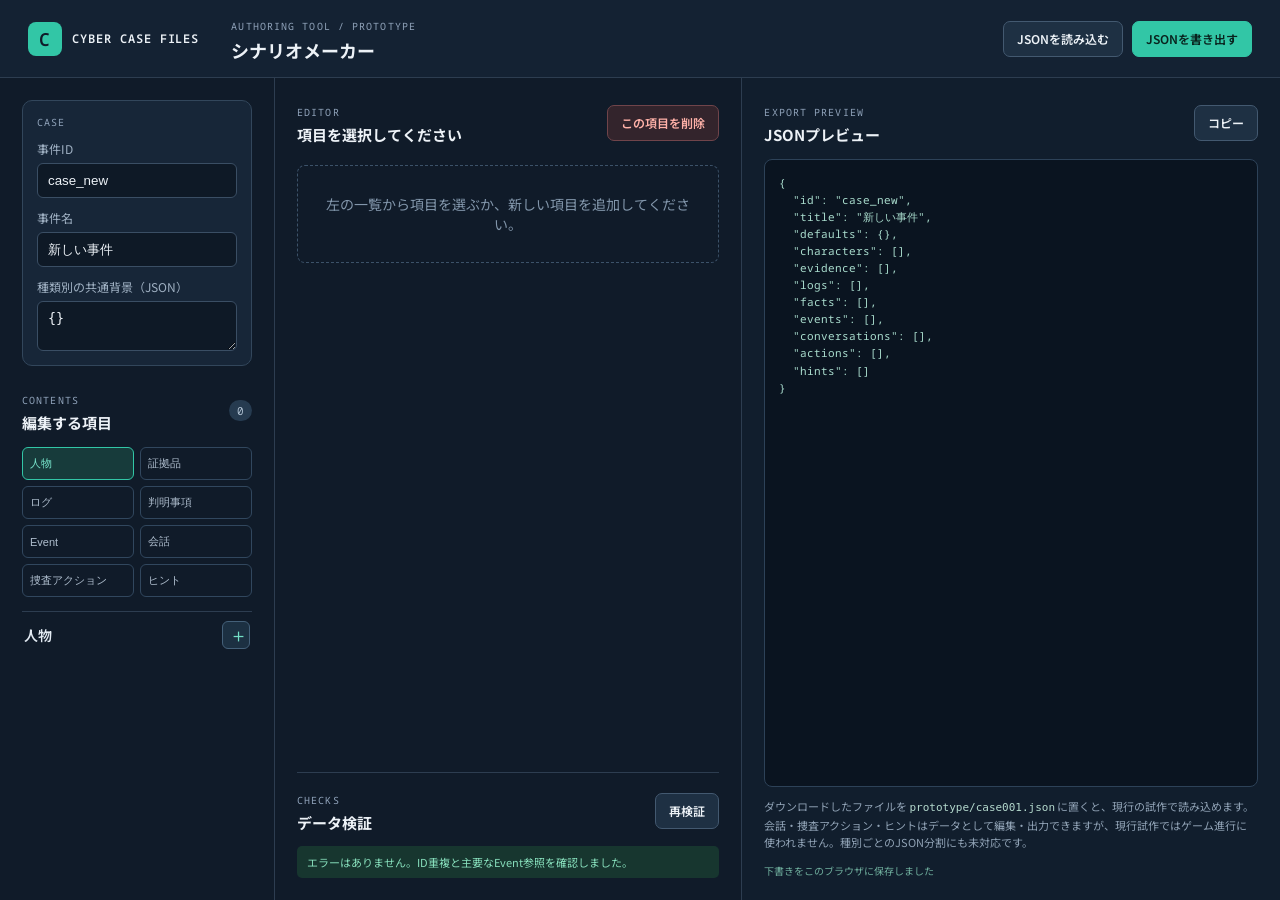
==== prototype/scenario-maker/index.html @ 03335920 "Define scenario data format and add authoring tool docs" ====
<!doctype html>
<html lang="ja">
  <head>
    <meta charset="utf-8">
    <meta name="viewport" content="width=device-width, initial-scale=1">
    <meta name="theme-color" content="#101b29">
    <title>シナリオメーカー | CYBER CASE FILES</title>
    <link rel="stylesheet" href="./maker.css">
    <script type="module" src="./maker.js"></script>
  </head>
  <body>
    <header class="topbar">
      <a class="wordmark" href="../" aria-label="捜査画面へ戻る"><span class="wordmark-icon">C</span><span>CYBER CASE FILES</span></a>
      <div class="heading"><span class="eyebrow">AUTHORING TOOL / PROTOTYPE</span><h1>シナリオメーカー</h1></div>
      <div class="top-actions">
        <label class="button secondary" for="file-input">JSONを読み込む</label>
        <input id="file-input" type="file" accept="application/json,.json" hidden>
        <button id="download-button" class="button primary" type="button">JSONを書き出す</button>
      </div>
    </header>
    <main class="layout">
      <aside class="sidebar">
        <section class="case-card">
          <span class="eyebrow">CASE</span>
          <label>事件ID<input id="case-id" autocomplete="off"></label>
          <label>事件名<input id="case-title" autocomplete="off"></label>
          <label>種類別の共通背景（JSON）<textarea id="case-defaults" spellcheck="false">{}</textarea></label>
        </section>
        <div class="section-head"><div><span class="eyebrow">CONTENTS</span><h2>編集する項目</h2></div><span id="item-count" class="count">0</span></div>
        <div id="collection-tabs" class="collection-tabs"></div>
        <div class="list-head"><span id="collection-title">人物</span><button id="add-button" class="icon-button" type="button" aria-label="項目を追加">＋</button></div>
        <div id="item-list" class="item-list"></div>
      </aside>
      <section class="editor-panel">
        <div class="panel-heading"><div><span class="eyebrow">EDITOR</span><h2 id="editor-title">項目を選択してください</h2></div><button id="delete-button" class="button danger" type="button" hidden>この項目を削除</button></div>
        <div id="editor-fields" class="editor-fields"><div class="empty">左の一覧から項目を選ぶか、新しい項目を追加してください。</div></div>
        <section class="validation" aria-live="polite"><div class="section-head"><div><span class="eyebrow">CHECKS</span><h2>データ検証</h2></div><button id="validate-button" class="button secondary" type="button">再検証</button></div><ul id="validation-list"></ul></section>
      </section>
      <aside class="preview-panel"><div class="panel-heading"><div><span class="eyebrow">EXPORT PREVIEW</span><h2>JSONプレビュー</h2></div><button id="copy-button" class="button secondary" type="button">コピー</button></div><pre id="json-preview"></pre><p class="note">ダウンロードしたファイルを <code>prototype/case001.json</code> に置くと、現行の試作で読み込めます。会話・捜査アクション・ヒントはデータとして編集・出力できますが、現行試作ではゲーム進行に使われません。種別ごとのJSON分割にも未対応です。</p><p id="save-state" class="save-state">このブラウザに自動保存します</p></aside>
    </main>
    <div id="toast" class="toast" role="status" aria-live="polite"></div>
  </body>
</html>
---- prototype/scenario-maker/maker.css ----
@font-face{font-family:NotoJP;src:url('../assets/fonts/NotoSansJP[wght].ttf')}@font-face{font-family:NotoMono;src:url('../assets/fonts/NotoSansMono[wdth,wght].ttf')}*{box-sizing:border-box}body{margin:0;background:#101b29;color:#edf2f7;font-family:NotoJP,'Yu Gothic',sans-serif;font-size:14px}.topbar{height:78px;display:flex;align-items:center;gap:32px;padding:0 28px;border-bottom:1px solid #2d3d50;background:#142233}.wordmark{display:flex;align-items:center;gap:10px;color:#edf2f7;text-decoration:none;font:600 12px NotoMono,monospace;letter-spacing:.08em}.wordmark-icon{display:grid;place-items:center;width:34px;height:34px;background:#32c6a6;color:#101b29;border-radius:8px;font-size:18px}.heading{flex:1}.eyebrow{font:10px NotoMono,monospace;letter-spacing:.11em;color:#8fa2b9}.heading h1{margin:3px 0 0;font-size:18px}.top-actions{display:flex;gap:9px}.button{display:inline-flex;align-items:center;justify-content:center;min-height:36px;padding:0 13px;border:1px solid #435970;border-radius:7px;color:#edf2f7;background:#1e3043;font:600 12px NotoJP,sans-serif;cursor:pointer;text-decoration:none}.button:hover{filter:brightness(1.15)}.primary{background:#32c6a6;border-color:#32c6a6;color:#09231e}.danger{color:#ffb1a8;border-color:#70444a;background:#33242c}.layout{display:grid;grid-template-columns:275px minmax(390px,1fr) minmax(340px,42%);height:calc(100vh - 78px);min-height:570px}.sidebar,.editor-panel,.preview-panel{min-width:0;overflow:auto;padding:22px;border-right:1px solid #2d3d50}.preview-panel{border-right:0;background:#111e2d}.case-card{display:grid;gap:11px;padding:14px;margin-bottom:22px;border:1px solid #32465b;background:#172638;border-radius:10px}.case-card label,.field{display:grid;gap:6px;color:#9fb0c2;font-size:12px}.case-card input,.case-card textarea,.field input,.field textarea,.field select{width:100%;padding:9px 10px;border:1px solid #3a4e64;border-radius:6px;background:#0e1926;color:#edf2f7;font:13px inherit}.field textarea{min-height:92px;resize:vertical;font-family:NotoMono,monospace;font-size:11px;line-height:1.55}.case-card input:focus,.case-card textarea:focus,.field input:focus,.field textarea:focus{outline:2px solid #32c6a6;border-color:transparent}.section-head,.panel-heading{display:flex;align-items:center;justify-content:space-between;gap:10px}.section-head h2,.panel-heading h2{font-size:15px;margin:4px 0 0}.count{border-radius:20px;padding:3px 8px;background:#263b50;color:#afc0d1;font:11px NotoMono}.collection-tabs{display:grid;grid-template-columns:1fr 1fr;gap:6px;margin:14px 0}.tab{padding:8px 7px;border:1px solid #31475e;border-radius:6px;background:transparent;color:#aebdcd;text-align:left;cursor:pointer;font-size:11px}.tab.is-active{border-color:#32c6a6;background:#173b3b;color:#78e4cb}.list-head{display:flex;justify-content:space-between;align-items:center;padding:9px 2px;border-top:1px solid #2d3d50;color:#e3ebf3;font-weight:600}.icon-button{width:28px;height:28px;border:1px solid #446079;border-radius:6px;color:#72dec6;background:#1c3042;font-size:19px;cursor:pointer}.item-list{display:grid;gap:5px}.entry{padding:10px;border:1px solid transparent;border-radius:7px;background:transparent;color:#d3deea;text-align:left;cursor:pointer}.entry:hover{background:#1b2c3f}.entry.is-active{border-color:#2f8e7d;background:#183a3b;color:#80e1ca}.editor-panel{display:flex;flex-direction:column;gap:20px}.editor-fields{display:grid;align-content:start;gap:14px}.field-row{display:grid;grid-template-columns:1fr 1fr;gap:12px}.field-hint{color:#71879e;font-size:10px}.empty{padding:28px 18px;border:1px dashed #3c5269;border-radius:8px;color:#8296ab;text-align:center}.validation{margin-top:auto;padding-top:15px;border-top:1px solid #2d3d50}.validation ul{list-style:none;padding:0;margin:13px 0 0;display:grid;gap:6px}.validation li{padding:8px 10px;border-radius:5px;background:#1a2b3c;color:#b6c7d6;font-size:11px}.validation li.error{background:#3b252d;color:#ffb4a8}.validation li.ok{background:#17362f;color:#87dfbc}.preview-panel{display:flex;flex-direction:column}.preview-panel .panel-heading{margin-bottom:14px}#json-preview{flex:1;min-height:240px;overflow:auto;margin:0;padding:14px;border:1px solid #2d4258;border-radius:8px;background:#0a1420;color:#a9dccd;font:11px/1.55 NotoMono,monospace;white-space:pre}.note{font-size:11px;line-height:1.6;color:#90a2b5}.note code{color:#b4d9cd}.save-state{margin:0;color:#6fae9d;font-size:10px}.toast{position:fixed;bottom:20px;left:50%;transform:translate(-50%,12px);opacity:0;padding:10px 15px;background:#e0f7f1;color:#14382f;border-radius:7px;transition:.15s;pointer-events:none}.toast.is-visible{opacity:1;transform:translate(-50%,0)}@media(max-width:1050px){.layout{grid-template-columns:235px minmax(360px,1fr);height:auto;min-height:calc(100vh - 78px)}.preview-panel{grid-column:1/-1;min-height:450px;border-top:1px solid #2d3d50}.editor-panel{border-right:0}}@media(max-width:650px){.topbar{height:auto;min-height:74px;padding:12px;gap:12px;flex-wrap:wrap}.heading{min-width:150px}.top-actions{width:100%;padding-left:44px}.layout{display:flex;flex-direction:column;height:auto}.sidebar,.editor-panel,.preview-panel{border-right:0;border-bottom:1px solid #2d3d50;overflow:visible;padding:17px}.sidebar{max-height:none}.preview-panel{min-height:520px}.field-row{grid-template-columns:1fr}}
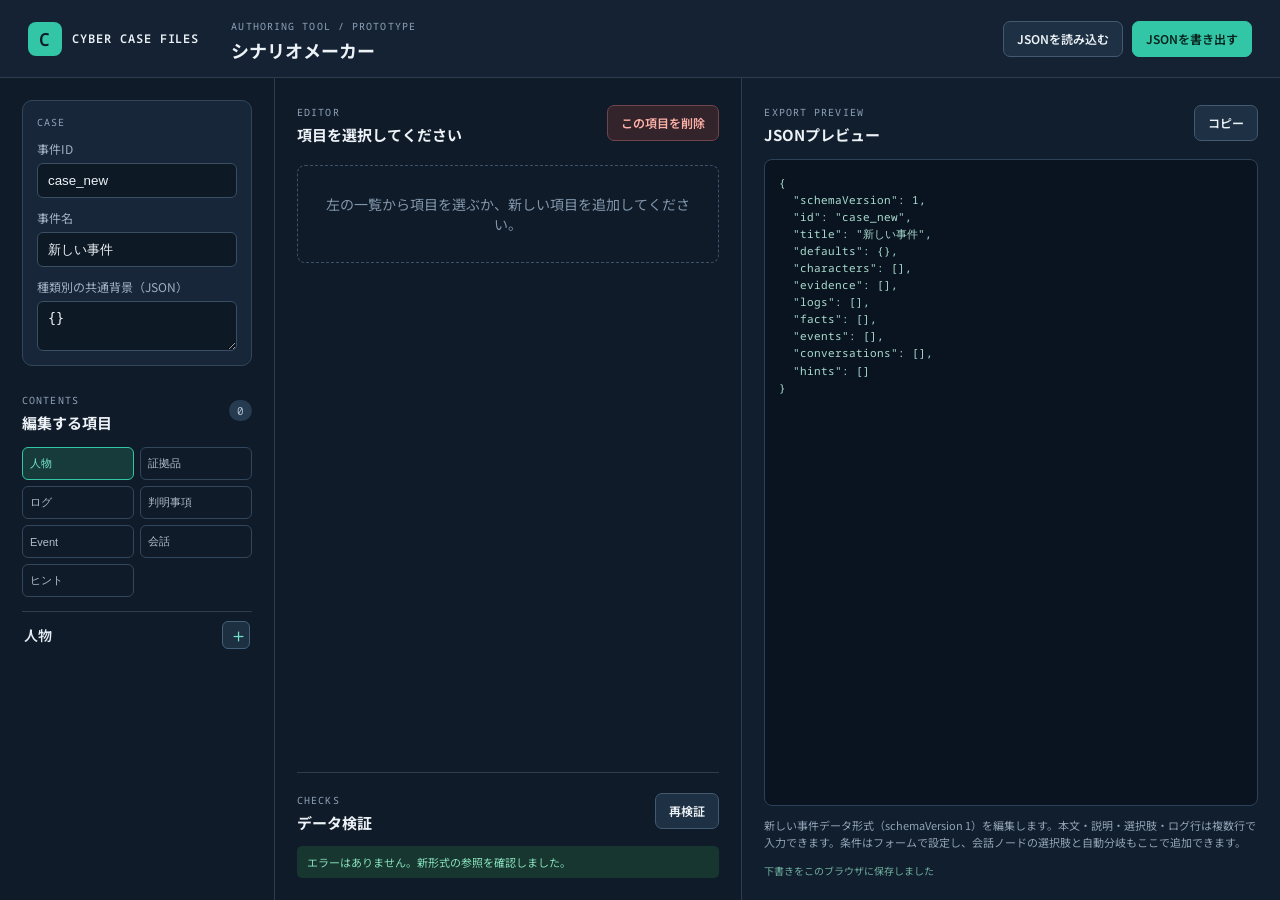
==== commit f501c6a4: "Update scenario prototype with new data format and assets" ====
--- a/prototype/scenario-maker/index.html
+++ b/prototype/scenario-maker/index.html
@@ -36,7 +36,7 @@
         <div id="editor-fields" class="editor-fields"><div class="empty">左の一覧から項目を選ぶか、新しい項目を追加してください。</div></div>
         <section class="validation" aria-live="polite"><div class="section-head"><div><span class="eyebrow">CHECKS</span><h2>データ検証</h2></div><button id="validate-button" class="button secondary" type="button">再検証</button></div><ul id="validation-list"></ul></section>
       </section>
-      <aside class="preview-panel"><div class="panel-heading"><div><span class="eyebrow">EXPORT PREVIEW</span><h2>JSONプレビュー</h2></div><button id="copy-button" class="button secondary" type="button">コピー</button></div><pre id="json-preview"></pre><p class="note">ダウンロードしたファイルを <code>prototype/case001.json</code> に置くと、現行の試作で読み込めます。会話・捜査アクション・ヒントはデータとして編集・出力できますが、現行試作ではゲーム進行に使われません。種別ごとのJSON分割にも未対応です。</p><p id="save-state" class="save-state">このブラウザに自動保存します</p></aside>
+      <aside class="preview-panel"><div class="panel-heading"><div><span class="eyebrow">EXPORT PREVIEW</span><h2>JSONプレビュー</h2></div><button id="copy-button" class="button secondary" type="button">コピー</button></div><pre id="json-preview"></pre><p class="note">新しい事件データ形式（schemaVersion 1）を編集します。本文・説明・選択肢・ログ行は複数行で入力できます。条件はフォームで設定し、会話ノードの選択肢と自動分岐もここで追加できます。</p><p id="save-state" class="save-state">このブラウザに自動保存します</p></aside>
     </main>
     <div id="toast" class="toast" role="status" aria-live="polite"></div>
   </body>
--- a/prototype/scenario-maker/maker.css
+++ b/prototype/scenario-maker/maker.css
@@ -2,3 +2,5 @@
 
 
 
+
+.editor-section{display:grid;gap:12px;padding:14px;border:1px solid #2d4258;border-radius:9px;background:#142334}.editor-section h3{margin:0;color:#d7e5f0;font-size:13px}.nested-card{display:grid;gap:10px;padding:12px;border:1px solid #344b62;border-radius:7px;background:#101d2c}.nested-card .button{justify-self:start}.condition-editor{display:grid;gap:8px}.condition-editor .field{margin:0}.check-field{display:flex;align-items:center;gap:6px;color:#aebdcd;font-size:12px}.check-field input{accent-color:#32c6a6}.condition-editor select{font-size:12px}
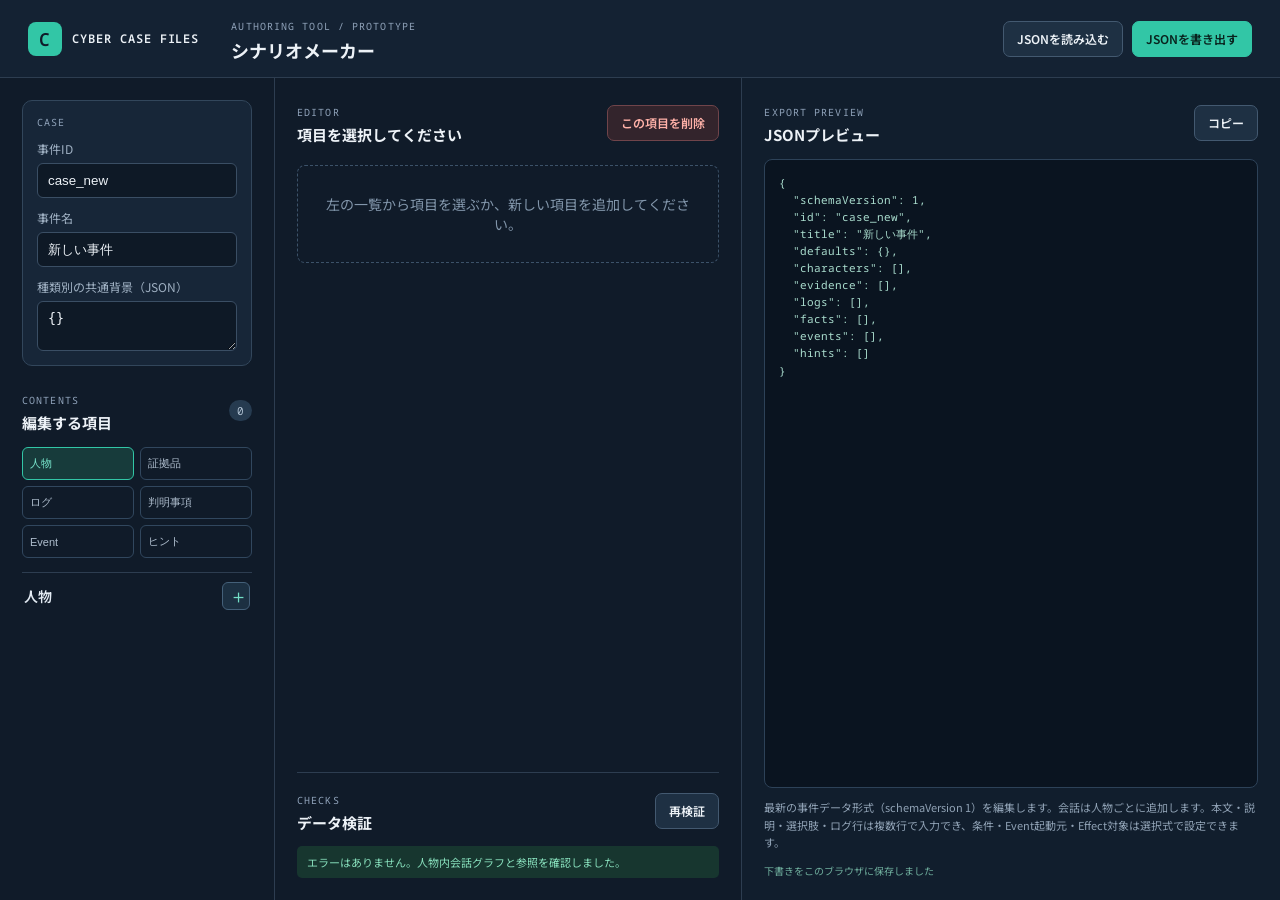
==== commit a096422e: "Prepare case scenarios and maker for Pages playtest" ====
--- a/prototype/scenario-maker/index.html
+++ b/prototype/scenario-maker/index.html
@@ -36,7 +36,7 @@
         <div id="editor-fields" class="editor-fields"><div class="empty">左の一覧から項目を選ぶか、新しい項目を追加してください。</div></div>
         <section class="validation" aria-live="polite"><div class="section-head"><div><span class="eyebrow">CHECKS</span><h2>データ検証</h2></div><button id="validate-button" class="button secondary" type="button">再検証</button></div><ul id="validation-list"></ul></section>
       </section>
-      <aside class="preview-panel"><div class="panel-heading"><div><span class="eyebrow">EXPORT PREVIEW</span><h2>JSONプレビュー</h2></div><button id="copy-button" class="button secondary" type="button">コピー</button></div><pre id="json-preview"></pre><p class="note">新しい事件データ形式（schemaVersion 1）を編集します。本文・説明・選択肢・ログ行は複数行で入力できます。条件はフォームで設定し、会話ノードの選択肢と自動分岐もここで追加できます。</p><p id="save-state" class="save-state">このブラウザに自動保存します</p></aside>
+      <aside class="preview-panel"><div class="panel-heading"><div><span class="eyebrow">EXPORT PREVIEW</span><h2>JSONプレビュー</h2></div><button id="copy-button" class="button secondary" type="button">コピー</button></div><pre id="json-preview"></pre><p class="note">最新の事件データ形式（schemaVersion 1）を編集します。会話は人物ごとに追加します。本文・説明・選択肢・ログ行は複数行で入力でき、条件・Event起動元・Effect対象は選択式で設定できます。</p><p id="save-state" class="save-state">このブラウザに自動保存します</p></aside>
     </main>
     <div id="toast" class="toast" role="status" aria-live="polite"></div>
   </body>
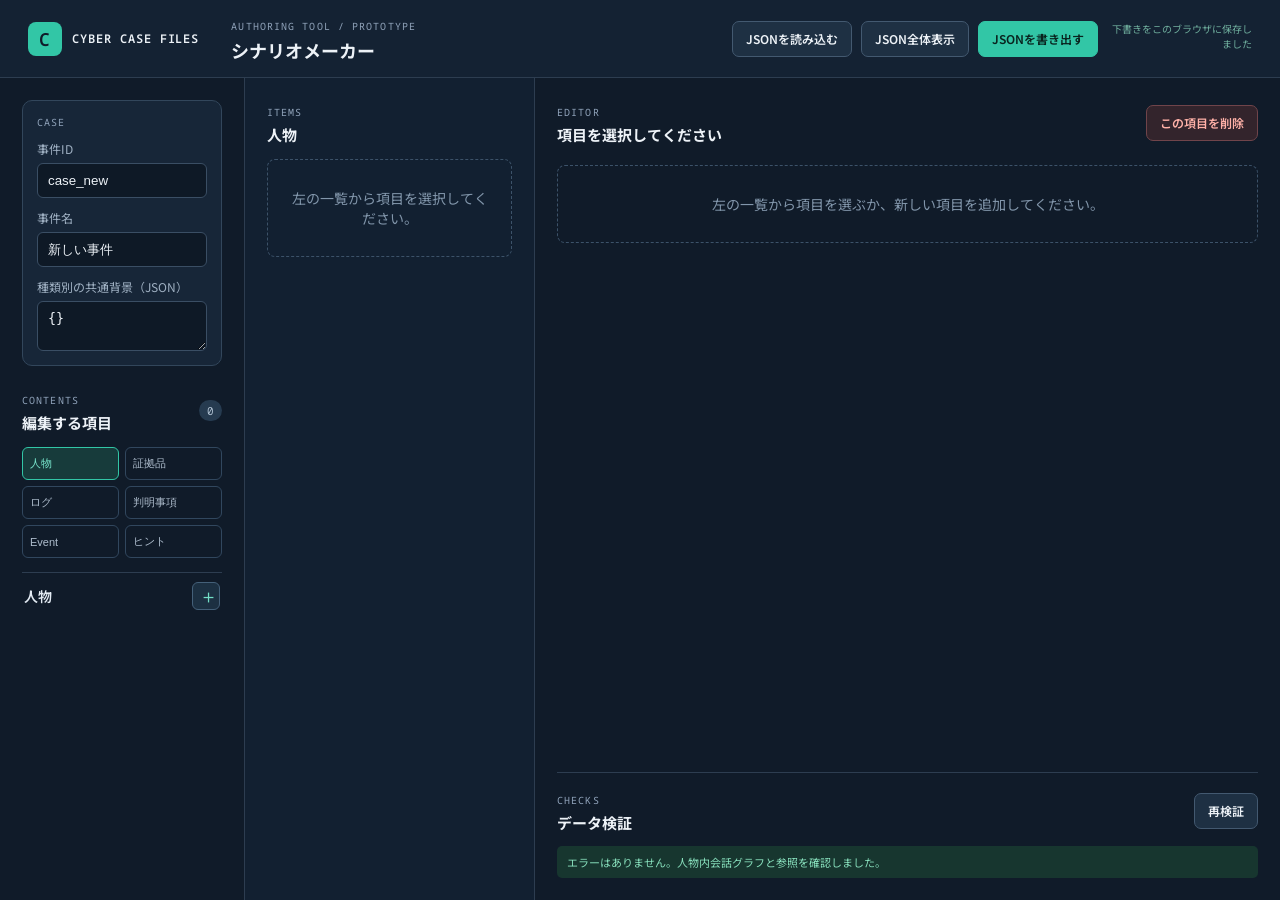
==== commit cac8df0f: "Improve prototype layout and scenario maker" ====
--- a/prototype/scenario-maker/index.html
+++ b/prototype/scenario-maker/index.html
@@ -15,7 +15,9 @@
       <div class="top-actions">
         <label class="button secondary" for="file-input">JSONを読み込む</label>
         <input id="file-input" type="file" accept="application/json,.json" hidden>
+        <button id="json-open-button" class="button secondary" type="button">JSON全体表示</button>
         <button id="download-button" class="button primary" type="button">JSONを書き出す</button>
+        <span id="save-state" class="save-state">このブラウザに自動保存します</span>
       </div>
     </header>
     <main class="layout">
@@ -31,13 +33,17 @@
         <div class="list-head"><span id="collection-title">人物</span><button id="add-button" class="icon-button" type="button" aria-label="項目を追加">＋</button></div>
         <div id="item-list" class="item-list"></div>
       </aside>
+      <section class="outline-panel">
+        <div class="panel-heading"><div><span class="eyebrow">ITEMS</span><h2 id="outline-title">人物</h2></div></div>
+        <div id="outline-list" class="outline-list"><div class="empty">左の一覧から項目を選択してください。</div></div>
+      </section>
       <section class="editor-panel">
         <div class="panel-heading"><div><span class="eyebrow">EDITOR</span><h2 id="editor-title">項目を選択してください</h2></div><button id="delete-button" class="button danger" type="button" hidden>この項目を削除</button></div>
         <div id="editor-fields" class="editor-fields"><div class="empty">左の一覧から項目を選ぶか、新しい項目を追加してください。</div></div>
         <section class="validation" aria-live="polite"><div class="section-head"><div><span class="eyebrow">CHECKS</span><h2>データ検証</h2></div><button id="validate-button" class="button secondary" type="button">再検証</button></div><ul id="validation-list"></ul></section>
       </section>
-      <aside class="preview-panel"><div class="panel-heading"><div><span class="eyebrow">EXPORT PREVIEW</span><h2>JSONプレビュー</h2></div><button id="copy-button" class="button secondary" type="button">コピー</button></div><pre id="json-preview"></pre><p class="note">最新の事件データ形式（schemaVersion 1）を編集します。会話は人物ごとに追加します。本文・説明・選択肢・ログ行は複数行で入力でき、条件・Event起動元・Effect対象は選択式で設定できます。</p><p id="save-state" class="save-state">このブラウザに自動保存します</p></aside>
     </main>
+    <dialog id="json-dialog" class="json-dialog"><div class="json-dialog-heading"><div><span class="eyebrow">EXPORT PREVIEW</span><h2>JSON全体表示</h2></div><div class="preview-actions"><button id="copy-button" class="button secondary" type="button">コピー</button><button id="json-close-button" class="button secondary" type="button">閉じる</button></div></div><pre id="json-preview"></pre></dialog>
     <div id="toast" class="toast" role="status" aria-live="polite"></div>
   </body>
 </html>
--- a/prototype/scenario-maker/maker.css
+++ b/prototype/scenario-maker/maker.css
@@ -4,3 +4,6 @@
 
 
 .editor-section{display:grid;gap:12px;padding:14px;border:1px solid #2d4258;border-radius:9px;background:#142334}.editor-section h3{margin:0;color:#d7e5f0;font-size:13px}.nested-card{display:grid;gap:10px;padding:12px;border:1px solid #344b62;border-radius:7px;background:#101d2c}.nested-card .button{justify-self:start}.condition-editor{display:grid;gap:8px}.condition-editor .field{margin:0}.check-field{display:flex;align-items:center;gap:6px;color:#aebdcd;font-size:12px}.check-field input{accent-color:#32c6a6}.condition-editor select{font-size:12px}
+.preview-actions{display:flex;gap:6px;align-items:center}
+.layout{grid-template-columns:245px minmax(220px,290px) minmax(420px,1fr)}.outline-panel{min-width:0;overflow:auto;padding:22px;border-right:1px solid #2d3d50;background:#122031}.outline-panel .panel-heading{margin-bottom:14px}.outline-list{display:grid;align-content:start;gap:5px}.outline-row{display:flex;align-items:center;gap:4px;min-width:0}.outline-row.is-indented{padding-left:14px}.outline-entry{flex:1;min-width:0;padding:9px 10px;border:1px solid transparent;border-radius:6px;background:transparent;color:#cbd8e5;text-align:left;font:12px NotoJP,sans-serif;overflow:hidden;text-overflow:ellipsis;white-space:nowrap;cursor:pointer}.outline-entry:hover{background:#1b2c3f}.outline-entry.is-active{border-color:#2f8e7d;background:#183a3b;color:#80e1ca}.order-row{display:flex;align-items:center;justify-content:space-between;gap:8px}.order-row strong{min-width:0;overflow:hidden;text-overflow:ellipsis;white-space:nowrap}.order-buttons{display:flex;gap:3px;flex-shrink:0}.order-button{min-width:30px;min-height:28px;padding:0 7px;font-size:15px}.order-button:disabled{opacity:.35;cursor:default}.editor-panel{border-right:0}.editor-fields{min-height:0;overflow:auto}.preview-actions{display:flex;gap:7px;align-items:center}.json-dialog{width:min(1180px,96vw);height:min(900px,92vh);max-width:none;max-height:none;padding:20px;border:1px solid #435970;border-radius:12px;color:#edf2f7;background:#111e2d;box-shadow:0 24px 80px #0009}.json-dialog::backdrop{background:#03080dcc;backdrop-filter:blur(3px)}.json-dialog-heading{display:flex;align-items:center;justify-content:space-between;gap:12px;margin-bottom:12px}.json-dialog-heading h2{margin:4px 0 0;font-size:17px}.json-dialog #json-preview{height:calc(100% - 76px);min-height:0;flex:none}.top-actions .save-state{max-width:145px;text-align:right}@media(max-width:1050px){.layout{grid-template-columns:210px minmax(200px,260px) minmax(360px,1fr);height:calc(100vh - 78px)}.outline-panel{padding:17px}.sidebar,.editor-panel{border-bottom:0}}@media(max-width:850px){.layout{display:flex;flex-direction:column;height:auto;min-height:0}.sidebar,.outline-panel,.editor-panel{max-height:none;overflow:visible;padding:17px;border-right:0;border-bottom:1px solid #2d3d50}.sidebar{max-height:350px;overflow:auto}.outline-panel{max-height:320px;overflow:auto}.editor-panel{min-height:400px}.editor-fields{overflow:visible}.top-actions .save-state{display:none}}@media(max-width:650px){.layout{display:flex}.sidebar,.outline-panel,.editor-panel{max-height:none;overflow:visible}.top-actions{width:auto;padding-left:0}}
+.node-outline-row{align-items:flex-start}.node-outline-entry{display:grid;align-content:start;gap:5px;overflow:visible;text-overflow:clip;white-space:normal;line-height:1.45}.node-outline-heading{display:flex;align-items:baseline;gap:8px;min-width:0}.node-outline-heading strong{flex-shrink:0;color:#edf2f7;font:600 11px NotoMono,monospace}.node-outline-speaker{min-width:0;color:#80cdbb;font-weight:600}.node-outline-text,.node-outline-choice{overflow-wrap:anywhere}.node-outline-text{display:-webkit-box;-webkit-box-orient:vertical;-webkit-line-clamp:4;overflow:hidden;color:#d2dce7}.node-outline-choices{display:grid;gap:2px;padding-top:4px;border-top:1px solid #304356;color:#aebdcd;font-size:11px}.node-outline-choices-label{color:#80cdbb;font-weight:600}.node-outline-choice{display:-webkit-box;-webkit-box-orient:vertical;-webkit-line-clamp:2;overflow:hidden;padding-left:5px}
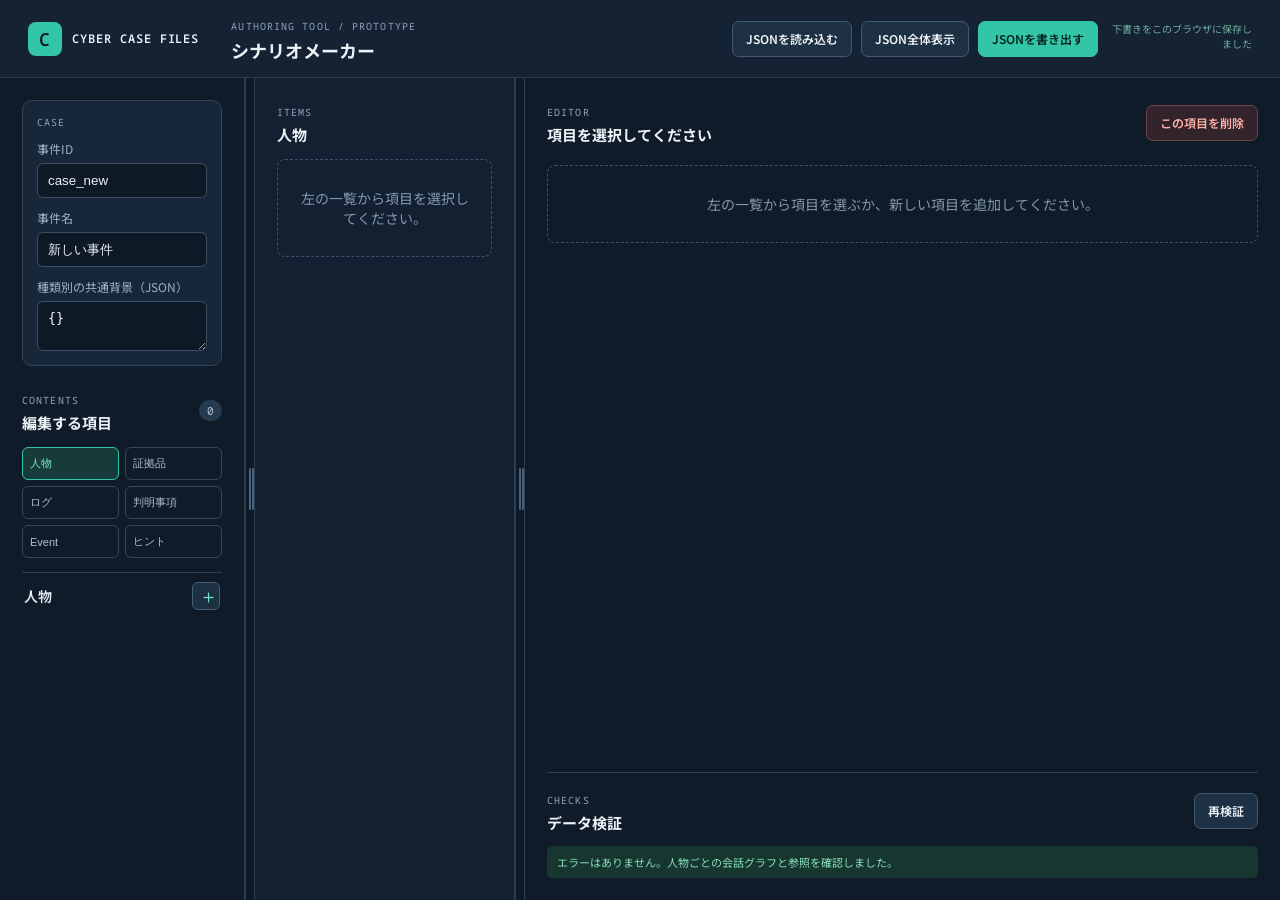
==== commit 7e4c221b: "Improve scenario maker workflow" ====
--- a/prototype/scenario-maker/index.html
+++ b/prototype/scenario-maker/index.html
@@ -33,10 +33,12 @@
         <div class="list-head"><span id="collection-title">人物</span><button id="add-button" class="icon-button" type="button" aria-label="項目を追加">＋</button></div>
         <div id="item-list" class="item-list"></div>
       </aside>
+      <div class="resize-handle" data-resize="left" role="separator" aria-orientation="vertical" aria-valuemin="200" aria-label="左ペインと中央ペインの幅を変更。ドラッグまたは左右キーで調整" title="ドラッグしてペイン幅を調整" tabindex="0"></div>
       <section class="outline-panel">
         <div class="panel-heading"><div><span class="eyebrow">ITEMS</span><h2 id="outline-title">人物</h2></div></div>
         <div id="outline-list" class="outline-list"><div class="empty">左の一覧から項目を選択してください。</div></div>
       </section>
+      <div class="resize-handle" data-resize="middle" role="separator" aria-orientation="vertical" aria-valuemin="200" aria-label="中央ペインと右ペインの幅を変更。ドラッグまたは左右キーで調整" title="ドラッグしてペイン幅を調整" tabindex="0"></div>
       <section class="editor-panel">
         <div class="panel-heading"><div><span class="eyebrow">EDITOR</span><h2 id="editor-title">項目を選択してください</h2></div><button id="delete-button" class="button danger" type="button" hidden>この項目を削除</button></div>
         <div id="editor-fields" class="editor-fields"><div class="empty">左の一覧から項目を選ぶか、新しい項目を追加してください。</div></div>
--- a/prototype/scenario-maker/maker.css
+++ b/prototype/scenario-maker/maker.css
@@ -7,3 +7,9 @@
 .preview-actions{display:flex;gap:6px;align-items:center}
 .layout{grid-template-columns:245px minmax(220px,290px) minmax(420px,1fr)}.outline-panel{min-width:0;overflow:auto;padding:22px;border-right:1px solid #2d3d50;background:#122031}.outline-panel .panel-heading{margin-bottom:14px}.outline-list{display:grid;align-content:start;gap:5px}.outline-row{display:flex;align-items:center;gap:4px;min-width:0}.outline-row.is-indented{padding-left:14px}.outline-entry{flex:1;min-width:0;padding:9px 10px;border:1px solid transparent;border-radius:6px;background:transparent;color:#cbd8e5;text-align:left;font:12px NotoJP,sans-serif;overflow:hidden;text-overflow:ellipsis;white-space:nowrap;cursor:pointer}.outline-entry:hover{background:#1b2c3f}.outline-entry.is-active{border-color:#2f8e7d;background:#183a3b;color:#80e1ca}.order-row{display:flex;align-items:center;justify-content:space-between;gap:8px}.order-row strong{min-width:0;overflow:hidden;text-overflow:ellipsis;white-space:nowrap}.order-buttons{display:flex;gap:3px;flex-shrink:0}.order-button{min-width:30px;min-height:28px;padding:0 7px;font-size:15px}.order-button:disabled{opacity:.35;cursor:default}.editor-panel{border-right:0}.editor-fields{min-height:0;overflow:auto}.preview-actions{display:flex;gap:7px;align-items:center}.json-dialog{width:min(1180px,96vw);height:min(900px,92vh);max-width:none;max-height:none;padding:20px;border:1px solid #435970;border-radius:12px;color:#edf2f7;background:#111e2d;box-shadow:0 24px 80px #0009}.json-dialog::backdrop{background:#03080dcc;backdrop-filter:blur(3px)}.json-dialog-heading{display:flex;align-items:center;justify-content:space-between;gap:12px;margin-bottom:12px}.json-dialog-heading h2{margin:4px 0 0;font-size:17px}.json-dialog #json-preview{height:calc(100% - 76px);min-height:0;flex:none}.top-actions .save-state{max-width:145px;text-align:right}@media(max-width:1050px){.layout{grid-template-columns:210px minmax(200px,260px) minmax(360px,1fr);height:calc(100vh - 78px)}.outline-panel{padding:17px}.sidebar,.editor-panel{border-bottom:0}}@media(max-width:850px){.layout{display:flex;flex-direction:column;height:auto;min-height:0}.sidebar,.outline-panel,.editor-panel{max-height:none;overflow:visible;padding:17px;border-right:0;border-bottom:1px solid #2d3d50}.sidebar{max-height:350px;overflow:auto}.outline-panel{max-height:320px;overflow:auto}.editor-panel{min-height:400px}.editor-fields{overflow:visible}.top-actions .save-state{display:none}}@media(max-width:650px){.layout{display:flex}.sidebar,.outline-panel,.editor-panel{max-height:none;overflow:visible}.top-actions{width:auto;padding-left:0}}
 .node-outline-row{align-items:flex-start}.node-outline-entry{display:grid;align-content:start;gap:5px;overflow:visible;text-overflow:clip;white-space:normal;line-height:1.45}.node-outline-heading{display:flex;align-items:baseline;gap:8px;min-width:0}.node-outline-heading strong{flex-shrink:0;color:#edf2f7;font:600 11px NotoMono,monospace}.node-outline-speaker{min-width:0;color:#80cdbb;font-weight:600}.node-outline-text,.node-outline-choice{overflow-wrap:anywhere}.node-outline-text{display:-webkit-box;-webkit-box-orient:vertical;-webkit-line-clamp:4;overflow:hidden;color:#d2dce7}.node-outline-choices{display:grid;gap:2px;padding-top:4px;border-top:1px solid #304356;color:#aebdcd;font-size:11px}.node-outline-choices-label{color:#80cdbb;font-weight:600}.node-outline-choice{display:-webkit-box;-webkit-box-orient:vertical;-webkit-line-clamp:2;overflow:hidden;padding-left:5px}
+.layout{grid-template-columns:var(--left-panel-width,245px) 10px var(--middle-panel-width,260px) 10px minmax(320px,1fr)}
+.resize-handle{position:relative;z-index:2;cursor:col-resize;touch-action:none;background:#0d1926;border-right:1px solid #2d3d50;border-left:1px solid #2d3d50}
+.resize-handle::after{position:absolute;top:50%;left:3px;width:2px;height:42px;content:'';transform:translateY(-50%);border-radius:2px;background:#49627a;box-shadow:3px 0 #49627a}
+.resize-handle:hover,.resize-handle:focus-visible{background:#173333;outline:none}
+.resize-handle:hover::after,.resize-handle:focus-visible::after{background:#32c6a6;box-shadow:3px 0 #32c6a6}
+@media(max-width:850px){.layout{display:flex;flex-direction:column;height:auto;min-height:0}.resize-handle{display:none}}
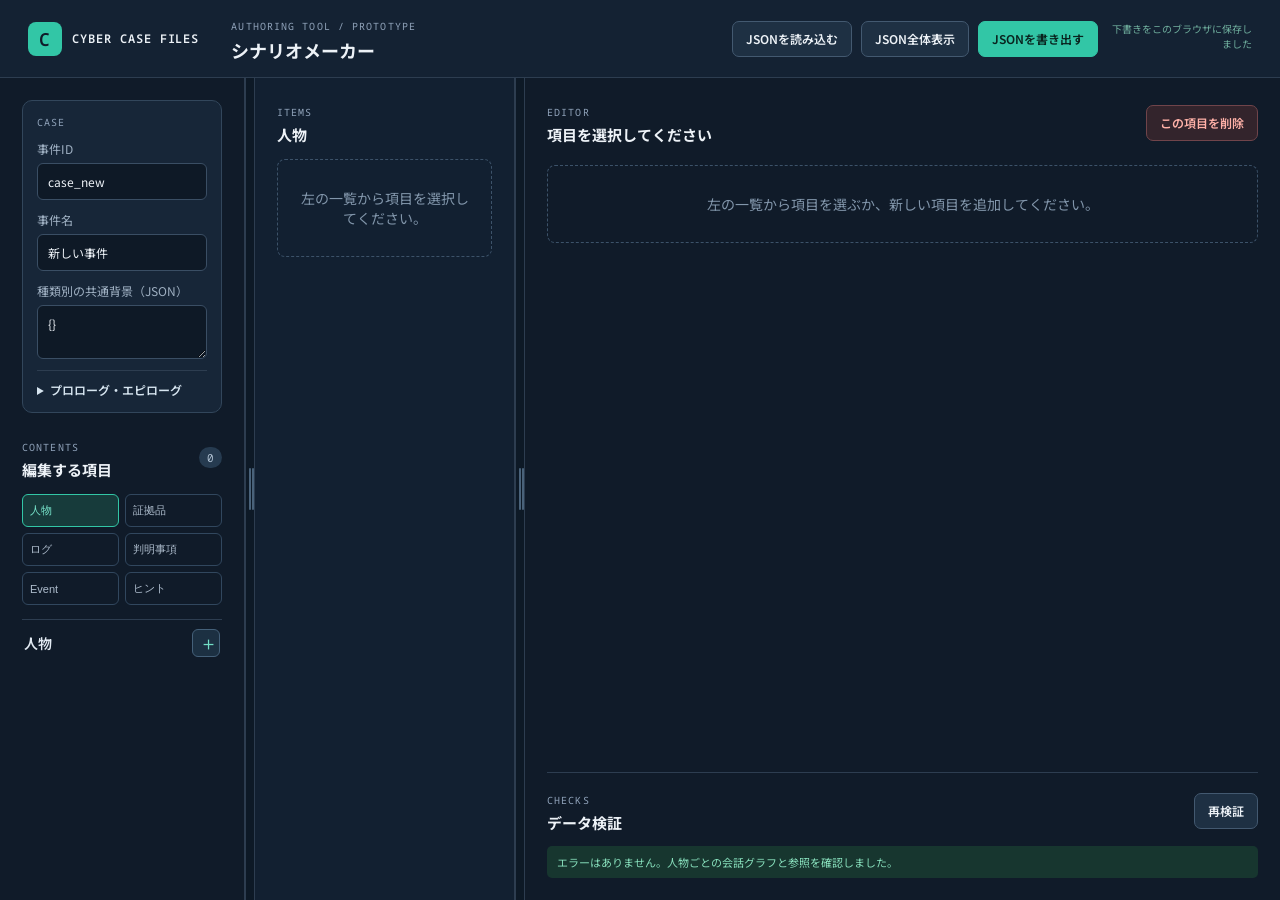
==== commit 91e61bbf: "Add Prologue Epilogue" ====
--- a/prototype/scenario-maker/index.html
+++ b/prototype/scenario-maker/index.html
@@ -27,6 +27,14 @@
           <label>事件ID<input id="case-id" autocomplete="off"></label>
           <label>事件名<input id="case-title" autocomplete="off"></label>
           <label>種類別の共通背景（JSON）<textarea id="case-defaults" spellcheck="false">{}</textarea></label>
+          <details class="story-editor">
+            <summary>プロローグ・エピローグ</summary>
+            <label>プロローグ背景画像<input id="prologue-background" autocomplete="off" placeholder="assets/backgrounds/ayaka-selection.png"></label>
+            <label>プロローグ本文<textarea id="prologue-text" rows="5" placeholder="空欄ならプロローグを再生しません"></textarea></label>
+            <label>エピローグ背景画像<input id="epilogue-background" autocomplete="off" placeholder="assets/backgrounds/jinnai-selection.png"></label>
+            <label>エピローグ本文<textarea id="epilogue-text" rows="5" placeholder="空欄ならエピローグを再生しません"></textarea></label>
+            <small>各場面は背景画像と本文の両方が設定されたときに有効です。BGMはaudio-config.jsonの場面別設定を使います。</small>
+          </details>
         </section>
         <div class="section-head"><div><span class="eyebrow">CONTENTS</span><h2>編集する項目</h2></div><span id="item-count" class="count">0</span></div>
         <div id="collection-tabs" class="collection-tabs"></div>
--- a/prototype/scenario-maker/maker.css
+++ b/prototype/scenario-maker/maker.css
@@ -1,4 +1,4 @@
-@font-face{font-family:NotoJP;src:url('../assets/fonts/NotoSansJP[wght].ttf')}@font-face{font-family:NotoMono;src:url('../assets/fonts/NotoSansMono[wdth,wght].ttf')}*{box-sizing:border-box}body{margin:0;background:#101b29;color:#edf2f7;font-family:NotoJP,'Yu Gothic',sans-serif;font-size:14px}.topbar{height:78px;display:flex;align-items:center;gap:32px;padding:0 28px;border-bottom:1px solid #2d3d50;background:#142233}.wordmark{display:flex;align-items:center;gap:10px;color:#edf2f7;text-decoration:none;font:600 12px NotoMono,monospace;letter-spacing:.08em}.wordmark-icon{display:grid;place-items:center;width:34px;height:34px;background:#32c6a6;color:#101b29;border-radius:8px;font-size:18px}.heading{flex:1}.eyebrow{font:10px NotoMono,monospace;letter-spacing:.11em;color:#8fa2b9}.heading h1{margin:3px 0 0;font-size:18px}.top-actions{display:flex;gap:9px}.button{display:inline-flex;align-items:center;justify-content:center;min-height:36px;padding:0 13px;border:1px solid #435970;border-radius:7px;color:#edf2f7;background:#1e3043;font:600 12px NotoJP,sans-serif;cursor:pointer;text-decoration:none}.button:hover{filter:brightness(1.15)}.primary{background:#32c6a6;border-color:#32c6a6;color:#09231e}.danger{color:#ffb1a8;border-color:#70444a;background:#33242c}.layout{display:grid;grid-template-columns:275px minmax(390px,1fr) minmax(340px,42%);height:calc(100vh - 78px);min-height:570px}.sidebar,.editor-panel,.preview-panel{min-width:0;overflow:auto;padding:22px;border-right:1px solid #2d3d50}.preview-panel{border-right:0;background:#111e2d}.case-card{display:grid;gap:11px;padding:14px;margin-bottom:22px;border:1px solid #32465b;background:#172638;border-radius:10px}.case-card label,.field{display:grid;gap:6px;color:#9fb0c2;font-size:12px}.case-card input,.case-card textarea,.field input,.field textarea,.field select{width:100%;padding:9px 10px;border:1px solid #3a4e64;border-radius:6px;background:#0e1926;color:#edf2f7;font:13px inherit}.field textarea{min-height:92px;resize:vertical;font-family:NotoMono,monospace;font-size:11px;line-height:1.55}.case-card input:focus,.case-card textarea:focus,.field input:focus,.field textarea:focus{outline:2px solid #32c6a6;border-color:transparent}.section-head,.panel-heading{display:flex;align-items:center;justify-content:space-between;gap:10px}.section-head h2,.panel-heading h2{font-size:15px;margin:4px 0 0}.count{border-radius:20px;padding:3px 8px;background:#263b50;color:#afc0d1;font:11px NotoMono}.collection-tabs{display:grid;grid-template-columns:1fr 1fr;gap:6px;margin:14px 0}.tab{padding:8px 7px;border:1px solid #31475e;border-radius:6px;background:transparent;color:#aebdcd;text-align:left;cursor:pointer;font-size:11px}.tab.is-active{border-color:#32c6a6;background:#173b3b;color:#78e4cb}.list-head{display:flex;justify-content:space-between;align-items:center;padding:9px 2px;border-top:1px solid #2d3d50;color:#e3ebf3;font-weight:600}.icon-button{width:28px;height:28px;border:1px solid #446079;border-radius:6px;color:#72dec6;background:#1c3042;font-size:19px;cursor:pointer}.item-list{display:grid;gap:5px}.entry{padding:10px;border:1px solid transparent;border-radius:7px;background:transparent;color:#d3deea;text-align:left;cursor:pointer}.entry:hover{background:#1b2c3f}.entry.is-active{border-color:#2f8e7d;background:#183a3b;color:#80e1ca}.editor-panel{display:flex;flex-direction:column;gap:20px}.editor-fields{display:grid;align-content:start;gap:14px}.field-row{display:grid;grid-template-columns:1fr 1fr;gap:12px}.field-hint{color:#71879e;font-size:10px}.empty{padding:28px 18px;border:1px dashed #3c5269;border-radius:8px;color:#8296ab;text-align:center}.validation{margin-top:auto;padding-top:15px;border-top:1px solid #2d3d50}.validation ul{list-style:none;padding:0;margin:13px 0 0;display:grid;gap:6px}.validation li{padding:8px 10px;border-radius:5px;background:#1a2b3c;color:#b6c7d6;font-size:11px}.validation li.error{background:#3b252d;color:#ffb4a8}.validation li.ok{background:#17362f;color:#87dfbc}.preview-panel{display:flex;flex-direction:column}.preview-panel .panel-heading{margin-bottom:14px}#json-preview{flex:1;min-height:240px;overflow:auto;margin:0;padding:14px;border:1px solid #2d4258;border-radius:8px;background:#0a1420;color:#a9dccd;font:11px/1.55 NotoMono,monospace;white-space:pre}.note{font-size:11px;line-height:1.6;color:#90a2b5}.note code{color:#b4d9cd}.save-state{margin:0;color:#6fae9d;font-size:10px}.toast{position:fixed;bottom:20px;left:50%;transform:translate(-50%,12px);opacity:0;padding:10px 15px;background:#e0f7f1;color:#14382f;border-radius:7px;transition:.15s;pointer-events:none}.toast.is-visible{opacity:1;transform:translate(-50%,0)}@media(max-width:1050px){.layout{grid-template-columns:235px minmax(360px,1fr);height:auto;min-height:calc(100vh - 78px)}.preview-panel{grid-column:1/-1;min-height:450px;border-top:1px solid #2d3d50}.editor-panel{border-right:0}}@media(max-width:650px){.topbar{height:auto;min-height:74px;padding:12px;gap:12px;flex-wrap:wrap}.heading{min-width:150px}.top-actions{width:100%;padding-left:44px}.layout{display:flex;flex-direction:column;height:auto}.sidebar,.editor-panel,.preview-panel{border-right:0;border-bottom:1px solid #2d3d50;overflow:visible;padding:17px}.sidebar{max-height:none}.preview-panel{min-height:520px}.field-row{grid-template-columns:1fr}}
+@font-face{font-family:NotoJP;src:url('../assets/fonts/NotoSansJP[wght].ttf')}@font-face{font-family:NotoMono;src:url('../assets/fonts/NotoSansMono[wdth,wght].ttf')}*{box-sizing:border-box}body{margin:0;background:#101b29;color:#edf2f7;font-family:NotoJP,'Yu Gothic',sans-serif;font-size:14px}.topbar{height:78px;display:flex;align-items:center;gap:32px;padding:0 28px;border-bottom:1px solid #2d3d50;background:#142233}.wordmark{display:flex;align-items:center;gap:10px;color:#edf2f7;text-decoration:none;font:600 12px NotoMono,monospace;letter-spacing:.08em}.wordmark-icon{display:grid;place-items:center;width:34px;height:34px;background:#32c6a6;color:#101b29;border-radius:8px;font-size:18px}.heading{flex:1}.eyebrow{font:10px NotoMono,monospace;letter-spacing:.11em;color:#8fa2b9}.heading h1{margin:3px 0 0;font-size:18px}.top-actions{display:flex;gap:9px}.button{display:inline-flex;align-items:center;justify-content:center;min-height:36px;padding:0 13px;border:1px solid #435970;border-radius:7px;color:#edf2f7;background:#1e3043;font:600 12px NotoJP,sans-serif;cursor:pointer;text-decoration:none}.button:hover{filter:brightness(1.15)}.primary{background:#32c6a6;border-color:#32c6a6;color:#09231e}.danger{color:#ffb1a8;border-color:#70444a;background:#33242c}.layout{display:grid;grid-template-columns:275px minmax(390px,1fr) minmax(340px,42%);height:calc(100vh - 78px);min-height:570px}.sidebar,.editor-panel,.preview-panel{min-width:0;overflow:auto;padding:22px;border-right:1px solid #2d3d50}.preview-panel{border-right:0;background:#111e2d}.case-card{display:grid;gap:11px;padding:14px;margin-bottom:22px;border:1px solid #32465b;background:#172638;border-radius:10px}.case-card label,.field{display:grid;gap:6px;color:#9fb0c2;font-size:12px}.case-card input,.case-card textarea,.field input,.field textarea,.field select{width:100%;padding:9px 10px;border:1px solid #3a4e64;border-radius:6px;background:#0e1926;color:#edf2f7;font:inherit}.field textarea{min-height:92px;resize:vertical;font-family:NotoMono,monospace;font-size:11px;line-height:1.55}.case-card input:focus,.case-card textarea:focus,.field input:focus,.field textarea:focus{outline:2px solid #32c6a6;border-color:transparent}.section-head,.panel-heading{display:flex;align-items:center;justify-content:space-between;gap:10px}.section-head h2,.panel-heading h2{font-size:15px;margin:4px 0 0}.count{border-radius:20px;padding:3px 8px;background:#263b50;color:#afc0d1;font:11px NotoMono}.collection-tabs{display:grid;grid-template-columns:1fr 1fr;gap:6px;margin:14px 0}.tab{padding:8px 7px;border:1px solid #31475e;border-radius:6px;background:transparent;color:#aebdcd;text-align:left;cursor:pointer;font-size:11px}.tab.is-active{border-color:#32c6a6;background:#173b3b;color:#78e4cb}.list-head{display:flex;justify-content:space-between;align-items:center;padding:9px 2px;border-top:1px solid #2d3d50;color:#e3ebf3;font-weight:600}.icon-button{width:28px;height:28px;border:1px solid #446079;border-radius:6px;color:#72dec6;background:#1c3042;font-size:19px;cursor:pointer}.item-list{display:grid;gap:5px}.entry{padding:10px;border:1px solid transparent;border-radius:7px;background:transparent;color:#d3deea;text-align:left;cursor:pointer}.entry:hover{background:#1b2c3f}.entry.is-active{border-color:#2f8e7d;background:#183a3b;color:#80e1ca}.editor-panel{display:flex;flex-direction:column;gap:20px}.editor-fields{display:grid;align-content:start;gap:14px}.field-row{display:grid;grid-template-columns:1fr 1fr;gap:12px}.field-hint{color:#71879e;font-size:10px}.empty{padding:28px 18px;border:1px dashed #3c5269;border-radius:8px;color:#8296ab;text-align:center}.validation{margin-top:auto;padding-top:15px;border-top:1px solid #2d3d50}.validation ul{list-style:none;padding:0;margin:13px 0 0;display:grid;gap:6px}.validation li{padding:8px 10px;border-radius:5px;background:#1a2b3c;color:#b6c7d6;font-size:11px}.validation li.error{background:#3b252d;color:#ffb4a8}.validation li.ok{background:#17362f;color:#87dfbc}.preview-panel{display:flex;flex-direction:column}.preview-panel .panel-heading{margin-bottom:14px}#json-preview{flex:1;min-height:240px;overflow:auto;margin:0;padding:14px;border:1px solid #2d4258;border-radius:8px;background:#0a1420;color:#a9dccd;font:11px/1.55 NotoMono,monospace;white-space:pre}.note{font-size:11px;line-height:1.6;color:#90a2b5}.note code{color:#b4d9cd}.save-state{margin:0;color:#6fae9d;font-size:10px}.toast{position:fixed;bottom:20px;left:50%;transform:translate(-50%,12px);opacity:0;padding:10px 15px;background:#e0f7f1;color:#14382f;border-radius:7px;transition:.15s;pointer-events:none}.toast.is-visible{opacity:1;transform:translate(-50%,0)}@media(max-width:1050px){.layout{grid-template-columns:235px minmax(360px,1fr);height:auto;min-height:calc(100vh - 78px)}.preview-panel{grid-column:1/-1;min-height:450px;border-top:1px solid #2d3d50}.editor-panel{border-right:0}}@media(max-width:650px){.topbar{height:auto;min-height:74px;padding:12px;gap:12px;flex-wrap:wrap}.heading{min-width:150px}.top-actions{width:100%;padding-left:44px}.layout{display:flex;flex-direction:column;height:auto}.sidebar,.editor-panel,.preview-panel{border-right:0;border-bottom:1px solid #2d3d50;overflow:visible;padding:17px}.sidebar{max-height:none}.preview-panel{min-height:520px}.field-row{grid-template-columns:1fr}}
 
 
 
@@ -12,4 +12,14 @@
 .resize-handle::after{position:absolute;top:50%;left:3px;width:2px;height:42px;content:'';transform:translateY(-50%);border-radius:2px;background:#49627a;box-shadow:3px 0 #49627a}
 .resize-handle:hover,.resize-handle:focus-visible{background:#173333;outline:none}
 .resize-handle:hover::after,.resize-handle:focus-visible::after{background:#32c6a6;box-shadow:3px 0 #32c6a6}
-@media(max-width:850px){.layout{display:flex;flex-direction:column;height:auto;min-height:0}.resize-handle{display:none}}+@media(max-width:850px){.layout{display:flex;flex-direction:column;height:auto;min-height:0}.resize-handle{display:none}}
+.conversation-block{--conversation-border:#3b7f86;--conversation-surface:#142b37;--conversation-heading:#1c4550;display:grid;gap:2px;margin:7px 0 10px;padding:5px;border:1px solid var(--conversation-border);border-radius:9px;background:var(--conversation-surface)}
+.conversation-color-1{--conversation-border:#7566a5;--conversation-surface:#211d36;--conversation-heading:#39315c}
+.conversation-color-2{--conversation-border:#a26f43;--conversation-surface:#30251c;--conversation-heading:#563b27}
+.conversation-color-3{--conversation-border:#557f5d;--conversation-surface:#1b2c24;--conversation-heading:#294833}
+.conversation-block-heading{margin-bottom:3px;padding:3px;border-radius:6px;background:var(--conversation-heading)}
+.conversation-block-heading .outline-entry{color:#f0f6fa;font-weight:700}
+.conversation-block-heading .outline-entry.is-active{border-color:var(--conversation-border);background:#0f1e2a}
+.conversation-block .node-outline-row{margin-left:5px;padding-left:10px;border-left:2px solid var(--conversation-border)}
+
+.story-editor{display:grid;gap:10px;padding-top:10px;border-top:1px solid #2d3d50}.story-editor summary{color:#d7e5f0;font-size:12px;font-weight:600;cursor:pointer}.story-editor label{display:grid;gap:6px;color:#9fb0c2;font-size:12px}.story-editor input,.story-editor textarea{width:100%;padding:9px 10px;border:1px solid #3a4e64;border-radius:6px;background:#0e1926;color:#edf2f7;font:inherit}.story-editor textarea{min-height:92px;resize:vertical;font-family:NotoJP,'Yu Gothic',sans-serif;line-height:1.6}.story-editor small{color:#8296ab;font-size:10px;line-height:1.55}
